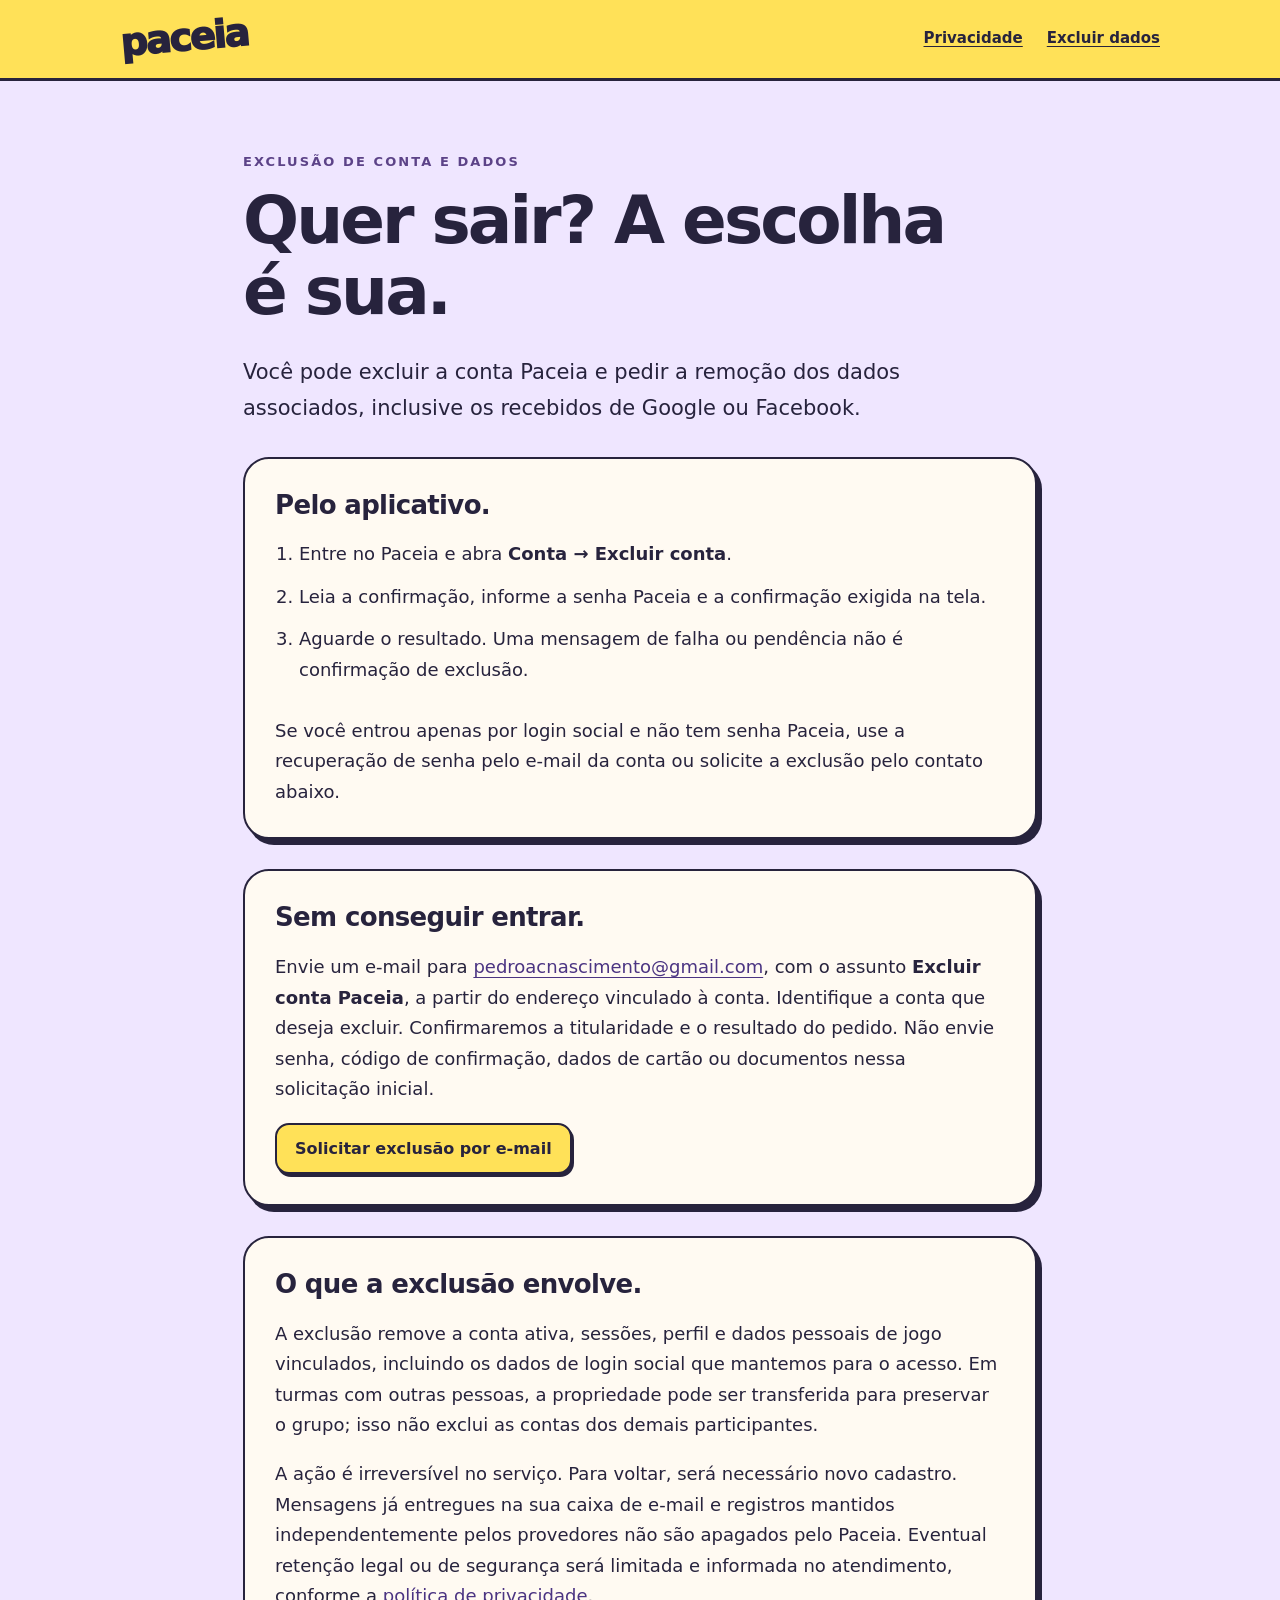
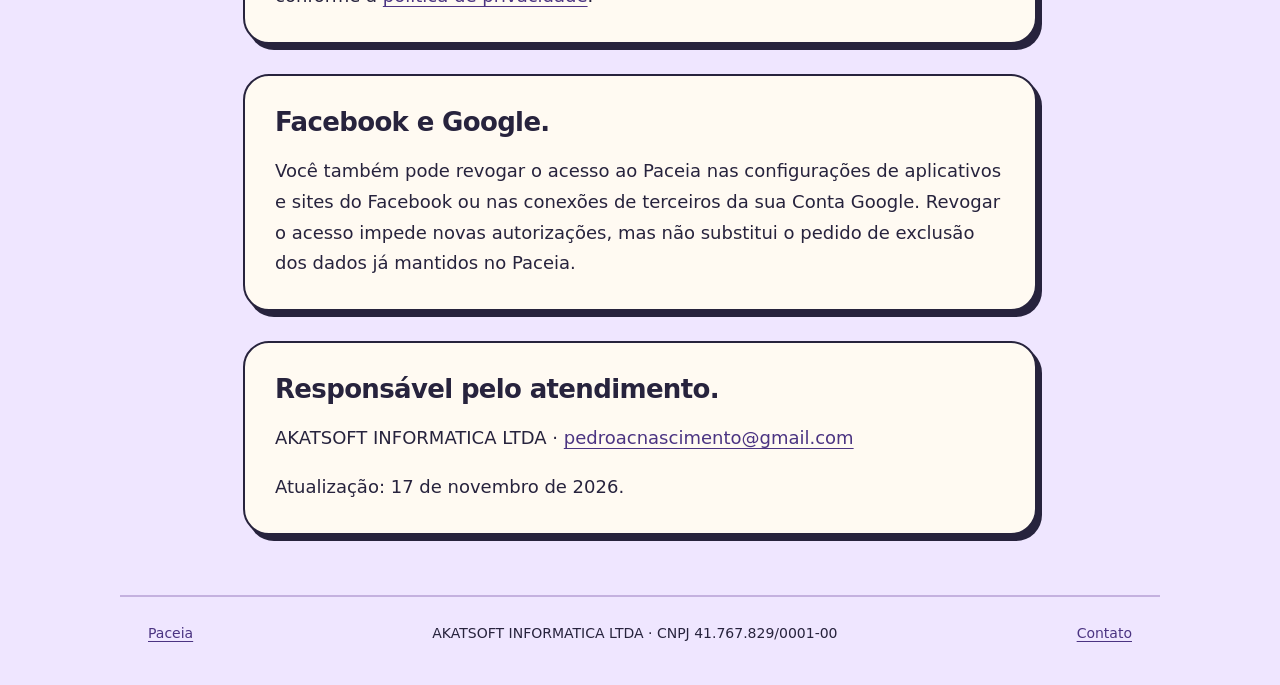
==== excluir-dados.html @ fb6043ed "Publish Paceia institutional site under Akatsoft" ====
<!doctype html><html lang="pt-BR"><head><meta charset="utf-8"><meta name="viewport" content="width=device-width,initial-scale=1"><meta name="description" content="Paceia: conheça o aplicativo, sua privacidade e como excluir seus dados."><title>EXCLUSÃO DE CONTA E DADOS — Paceia</title><link rel="icon" href="assets/caju.svg" type="image/svg+xml"><link rel="stylesheet" href="style.css"></head><body><a class="skip" href="#conteudo">Pular para o conteúdo</a><header><a class="brand" href="index.html" aria-label="Paceia, início">paceia</a><nav aria-label="Menu principal"><a href="privacidade.html">Privacidade</a><a href="excluir-dados.html">Excluir dados</a></nav></header><main id="conteudo"><p class="eyebrow">EXCLUSÃO DE CONTA E DADOS</p><h1>Quer sair? A escolha é sua.</h1>
    <p class="lead">Você pode excluir a conta Paceia e pedir a remoção dos dados associados, inclusive os recebidos de Google ou Facebook.</p>
    <section><h2>Pelo aplicativo.</h2><ol><li>Entre no Paceia e abra <strong>Conta → Excluir conta</strong>.</li><li>Leia a confirmação, informe a senha Paceia e a confirmação exigida na tela.</li><li>Aguarde o resultado. Uma mensagem de falha ou pendência não é confirmação de exclusão.</li></ol><p>Se você entrou apenas por login social e não tem senha Paceia, use a recuperação de senha pelo e-mail da conta ou solicite a exclusão pelo contato abaixo.</p></section>
    <section><h2>Sem conseguir entrar.</h2><p>Envie um e-mail para <a href="mailto:pedroacnascimento@gmail.com">pedroacnascimento@gmail.com</a>, com o assunto <strong>Excluir conta Paceia</strong>, a partir do endereço vinculado à conta. Identifique a conta que deseja excluir. Confirmaremos a titularidade e o resultado do pedido. Não envie senha, código de confirmação, dados de cartão ou documentos nessa solicitação inicial.</p><a class="button" href="mailto:pedroacnascimento@gmail.com?subject=Excluir%20conta%20Paceia">Solicitar exclusão por e-mail</a></section>
    <section><h2>O que a exclusão envolve.</h2><p>A exclusão remove a conta ativa, sessões, perfil e dados pessoais de jogo vinculados, incluindo os dados de login social que mantemos para o acesso. Em turmas com outras pessoas, a propriedade pode ser transferida para preservar o grupo; isso não exclui as contas dos demais participantes.</p><p>A ação é irreversível no serviço. Para voltar, será necessário novo cadastro. Mensagens já entregues na sua caixa de e-mail e registros mantidos independentemente pelos provedores não são apagados pelo Paceia. Eventual retenção legal ou de segurança será limitada e informada no atendimento, conforme a <a href="privacidade.html">política de privacidade</a>.</p></section>
    <section><h2>Facebook e Google.</h2><p>Você também pode revogar o acesso ao Paceia nas configurações de aplicativos e sites do Facebook ou nas conexões de terceiros da sua Conta Google. Revogar o acesso impede novas autorizações, mas não substitui o pedido de exclusão dos dados já mantidos no Paceia.</p></section>
    <section><h2>Responsável pelo atendimento.</h2><p>AKATSOFT INFORMATICA LTDA · <a href="mailto:pedroacnascimento@gmail.com">pedroacnascimento@gmail.com</a></p><p>Atualização: 17 de novembro de 2026.</p></section></main><footer><a href="index.html">Paceia</a><span>AKATSOFT INFORMATICA LTDA · CNPJ 41.767.829/0001-00</span><a href="mailto:pedroacnascimento@gmail.com">Contato</a></footer></body></html>
---- style.css ----
:root {
  color-scheme: light;
  --ink: #27233d;
  --ground: #efe6ff;
  --sun: #ffe158;
  --paper: #fffaf2;
  --coral: #e95d3e;
}
* {
  box-sizing: border-box;
}
body {
  margin: 0;
  background: var(--ground);
  color: var(--ink);
  font:
    18px/1.7 system-ui,
    -apple-system,
    BlinkMacSystemFont,
    'Segoe UI',
    sans-serif;
}
a {
  color: #4b3482;
  text-underline-offset: 0.2em;
}
a:focus-visible,
button:focus-visible {
  outline: 3px solid #733edf;
  outline-offset: 5px;
}
header {
  background: var(--sun);
  border-bottom: 3px solid var(--ink);
  padding: 18px max(24px, calc((100vw - 1040px) / 2));
  display: flex;
  gap: 24px;
  align-items: center;
  justify-content: space-between;
}
.brand {
  font-size: 38px;
  line-height: 1.1;
  font-weight: 950;
  letter-spacing: -2px;
  color: var(--ink);
  text-decoration: none;
  transform: rotate(-5deg);
}
nav {
  display: flex;
  gap: 24px;
  font-size: 15px;
  font-weight: 700;
}
nav a {
  color: var(--ink);
}
main {
  max-width: 850px;
  margin: auto;
  padding: 70px 28px 60px;
}
h1 {
  font-size: clamp(38px, 6vw, 66px);
  line-height: 1.08;
  letter-spacing: -0.045em;
  margin: 12px 0 28px;
  font-weight: 900;
  max-width: 750px;
}
h2 {
  font-size: 26px;
  line-height: 1.25;
  letter-spacing: -0.025em;
  margin: 0 0 18px;
}
.eyebrow {
  font-size: 13px;
  letter-spacing: 0.16em;
  font-weight: 850;
  margin: 0;
  color: #5c4388;
}
.lead {
  font-size: 21px;
  max-width: 750px;
}
section {
  background: var(--paper);
  border: 2px solid var(--ink);
  border-radius: 26px;
  padding: 30px;
  margin-top: 30px;
  box-shadow: 5px 6px 0 var(--ink);
}
p {
  margin: 0 0 18px;
}
p:last-child {
  margin-bottom: 0;
}
.hero-art {
  display: flex;
  align-items: center;
  gap: 30px;
  padding: 30px;
  background: #ffd77d;
  border: 2px solid var(--ink);
  border-radius: 28px;
  margin: 36px 0;
  box-shadow: 5px 6px 0 var(--ink);
}
.hero-art img {
  flex: none;
  max-width: 35%;
  height: auto;
}
.actions {
  display: flex;
  flex-wrap: wrap;
  gap: 16px;
  margin-top: 24px;
}
.button {
  display: inline-block;
  background: var(--sun);
  color: var(--ink);
  border: 2px solid var(--ink);
  border-radius: 14px;
  padding: 10px 18px;
  text-decoration: none;
  font-size: 16px;
  font-weight: 800;
  box-shadow: 2px 3px 0 var(--ink);
}
.button:hover {
  transform: translateY(-2px);
}
.secondary {
  background: var(--ground);
}
ol {
  padding-left: 24px;
}
li {
  padding: 0 0 12px;
}
footer {
  max-width: 1040px;
  margin: auto;
  padding: 25px 28px 40px;
  border-top: 2px solid #c4b1df;
  display: flex;
  justify-content: space-between;
  gap: 18px;
  flex-wrap: wrap;
  font-size: 14px;
}
.skip {
  position: absolute;
  top: -100px;
  left: 20px;
  background: var(--paper);
  padding: 10px;
  z-index: 10;
}
.skip:focus {
  top: 10px;
}
@media (max-width: 560px) {
  header {
    padding: 20px;
    align-items: flex-start;
  }
  nav {
    font-size: 13px;
    gap: 12px;
    flex-wrap: wrap;
    justify-content: flex-end;
  }
  .brand {
    font-size: 32px;
  }
  main {
    padding: 45px 20px 50px;
  }
  section {
    padding: 24px 20px;
  }
  .hero-art {
    padding: 24px 20px;
    gap: 20px;
  }
  .hero-art h2 {
    font-size: 23px;
  }
  .hero-art img {
    width: 110px;
  }
  .lead {
    font-size: 19px;
  }
  .actions {
    flex-direction: column;
    align-items: flex-start;
  }
  .button {
    font-size: 15px;
  }
  footer {
    padding: 24px 20px;
  }
}
@media (prefers-reduced-motion: reduce) {
  .button:hover {
    transform: none;
  }
}
@media print {
  header,
  footer,
  .skip,
  .actions {
    display: none;
  }
  body {
    background: white;
    font-size: 12pt;
  }
  main {
    max-width: none;
    padding: 0;
  }
  section,
  .hero-art {
    box-shadow: none;
    break-inside: avoid;
  }
  a {
    color: inherit;
  }
}
.feature-grid {
  display: grid;
  grid-template-columns: repeat(3, 1fr);
  gap: 24px;
  margin-top: 30px;
}
h3 {
  font-size: 21px;
  line-height: 1.25;
}
.number {
  display: inline-grid;
  place-items: center;
  width: 46px;
  height: 46px;
  border: 2px solid var(--ink);
  border-radius: 50%;
  background: var(--sun);
  font-weight: 900;
}
.feature-grid p {
  font-size: 16px;
}
.steps {
  background: #ffd77d;
}
@media (max-width: 650px) {
  .feature-grid {
    grid-template-columns: 1fr;
    gap: 18px;
  }
}
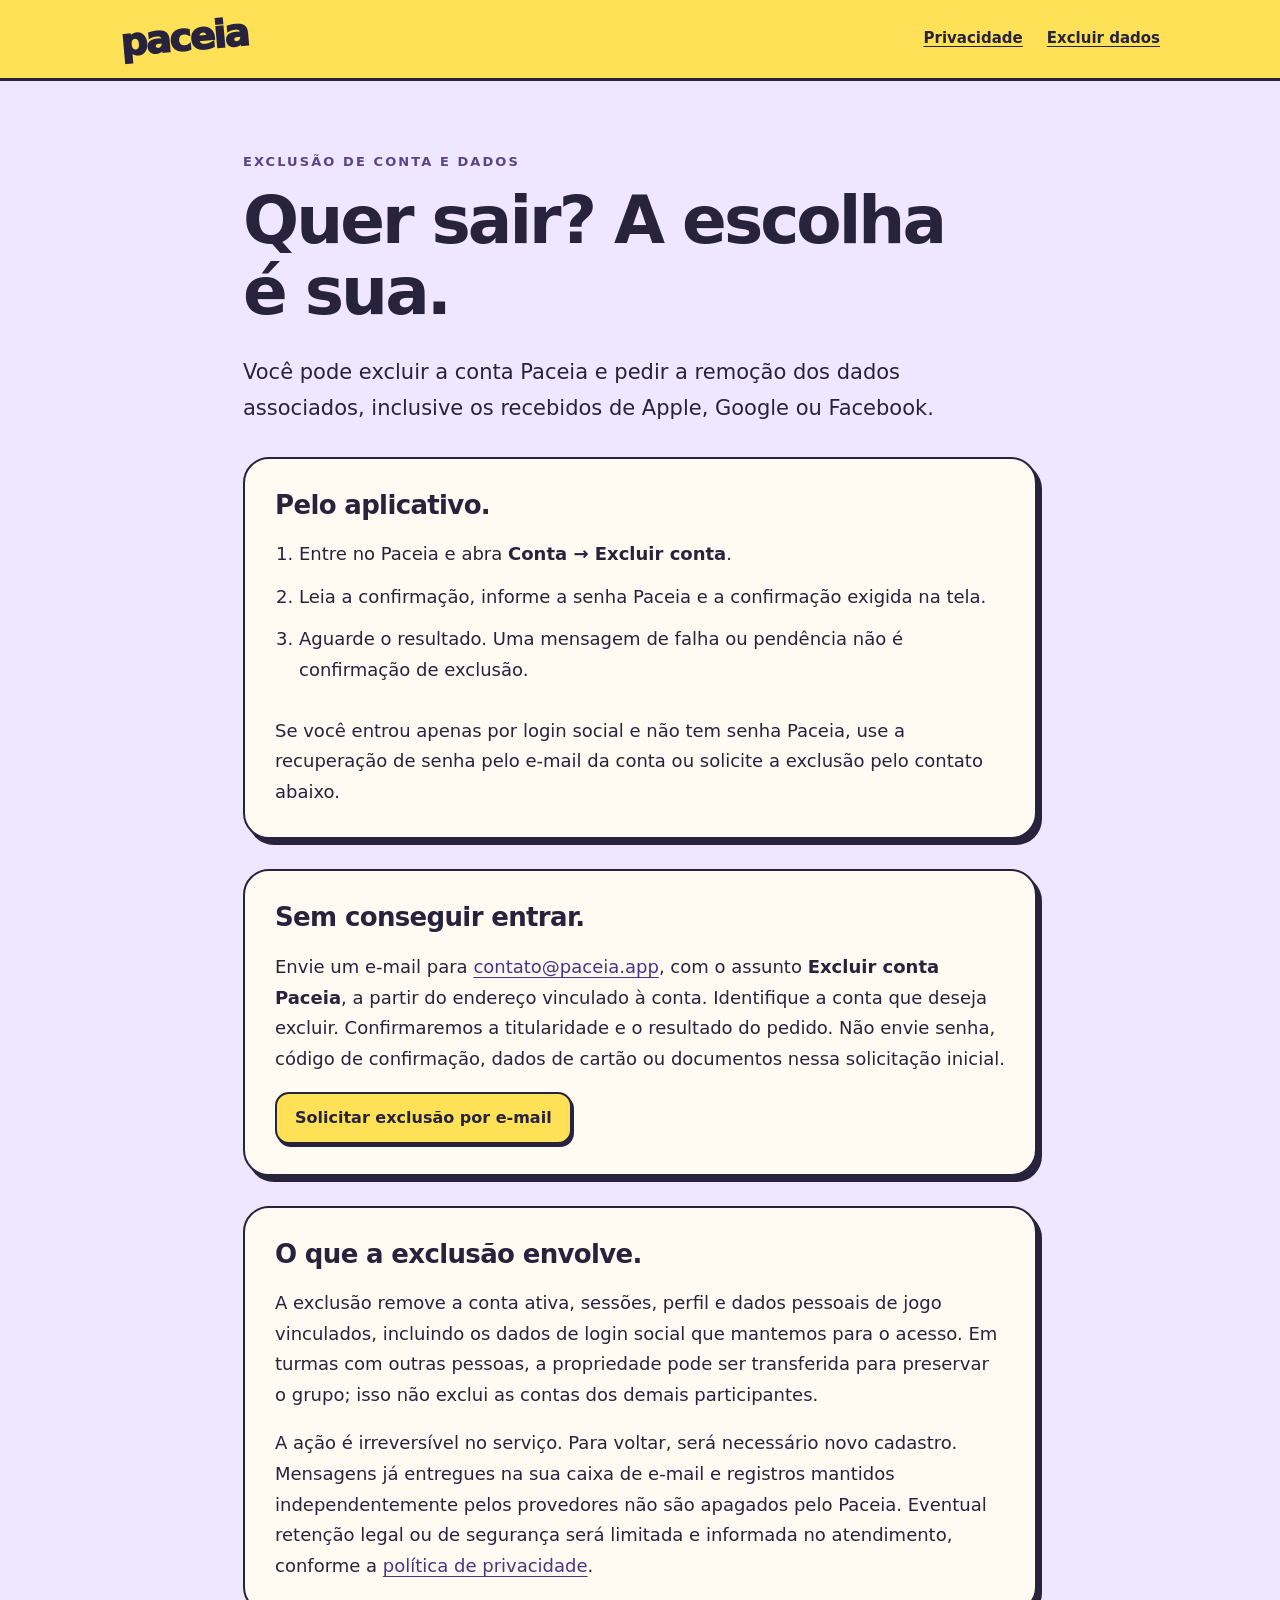
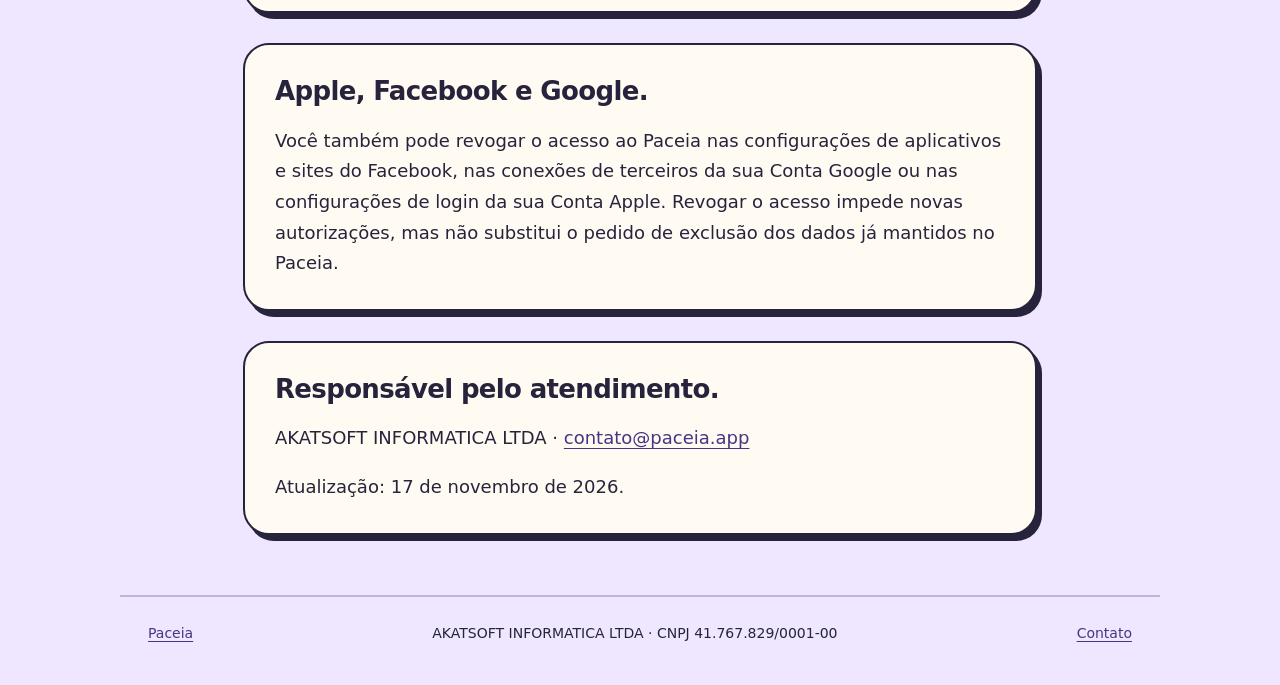
==== commit 9cfc26e8: "Update Akatsoft support contact and Apple data instructions" ====
--- a/excluir-dados.html
+++ b/excluir-dados.html
@@ -1,7 +1,7 @@
-<!doctype html><html lang="pt-BR"><head><meta charset="utf-8"><meta name="viewport" content="width=device-width,initial-scale=1"><meta name="description" content="Paceia: conheça o aplicativo, sua privacidade e como excluir seus dados."><title>EXCLUSÃO DE CONTA E DADOS — Paceia</title><link rel="icon" href="assets/caju.svg" type="image/svg+xml"><link rel="stylesheet" href="style.css"></head><body><a class="skip" href="#conteudo">Pular para o conteúdo</a><header><a class="brand" href="index.html" aria-label="Paceia, início">paceia</a><nav aria-label="Menu principal"><a href="privacidade.html">Privacidade</a><a href="excluir-dados.html">Excluir dados</a></nav></header><main id="conteudo"><p class="eyebrow">EXCLUSÃO DE CONTA E DADOS</p><h1>Quer sair? A escolha é sua.</h1>
-    <p class="lead">Você pode excluir a conta Paceia e pedir a remoção dos dados associados, inclusive os recebidos de Google ou Facebook.</p>
+<!doctype html><html lang="pt-BR"><head><meta charset="utf-8"><meta name="viewport" content="width=device-width,initial-scale=1"><meta name="description" content="Paceia: conheça o aplicativo, sua privacidade e como excluir seus dados."><title>EXCLUSÃO DE CONTA E DADOS — Paceia</title><link rel="icon" href="assets/caju.svg" type="image/svg+xml"><link rel="stylesheet" href="style.css"></head><body><a class="skip" href="#conteudo">Pular para o conteúdo</a><header><a class="brand" href="index.html" aria-label="Paceia, início">paceia</a><nav aria-label="Menu principal"><a href="privacidade.html">Privacidade</a><a href="excluir-dados.html">Excluir dados</a></nav></header><main id="conteudo" tabindex="-1"><p class="eyebrow">EXCLUSÃO DE CONTA E DADOS</p><h1>Quer sair? A escolha é sua.</h1>
+    <p class="lead">Você pode excluir a conta Paceia e pedir a remoção dos dados associados, inclusive os recebidos de Apple, Google ou Facebook.</p>
     <section><h2>Pelo aplicativo.</h2><ol><li>Entre no Paceia e abra <strong>Conta → Excluir conta</strong>.</li><li>Leia a confirmação, informe a senha Paceia e a confirmação exigida na tela.</li><li>Aguarde o resultado. Uma mensagem de falha ou pendência não é confirmação de exclusão.</li></ol><p>Se você entrou apenas por login social e não tem senha Paceia, use a recuperação de senha pelo e-mail da conta ou solicite a exclusão pelo contato abaixo.</p></section>
-    <section><h2>Sem conseguir entrar.</h2><p>Envie um e-mail para <a href="mailto:pedroacnascimento@gmail.com">pedroacnascimento@gmail.com</a>, com o assunto <strong>Excluir conta Paceia</strong>, a partir do endereço vinculado à conta. Identifique a conta que deseja excluir. Confirmaremos a titularidade e o resultado do pedido. Não envie senha, código de confirmação, dados de cartão ou documentos nessa solicitação inicial.</p><a class="button" href="mailto:pedroacnascimento@gmail.com?subject=Excluir%20conta%20Paceia">Solicitar exclusão por e-mail</a></section>
+    <section><h2>Sem conseguir entrar.</h2><p>Envie um e-mail para <a href="mailto:contato@paceia.app">contato@paceia.app</a>, com o assunto <strong>Excluir conta Paceia</strong>, a partir do endereço vinculado à conta. Identifique a conta que deseja excluir. Confirmaremos a titularidade e o resultado do pedido. Não envie senha, código de confirmação, dados de cartão ou documentos nessa solicitação inicial.</p><a class="button" href="mailto:contato@paceia.app?subject=Excluir%20conta%20Paceia">Solicitar exclusão por e-mail</a></section>
     <section><h2>O que a exclusão envolve.</h2><p>A exclusão remove a conta ativa, sessões, perfil e dados pessoais de jogo vinculados, incluindo os dados de login social que mantemos para o acesso. Em turmas com outras pessoas, a propriedade pode ser transferida para preservar o grupo; isso não exclui as contas dos demais participantes.</p><p>A ação é irreversível no serviço. Para voltar, será necessário novo cadastro. Mensagens já entregues na sua caixa de e-mail e registros mantidos independentemente pelos provedores não são apagados pelo Paceia. Eventual retenção legal ou de segurança será limitada e informada no atendimento, conforme a <a href="privacidade.html">política de privacidade</a>.</p></section>
-    <section><h2>Facebook e Google.</h2><p>Você também pode revogar o acesso ao Paceia nas configurações de aplicativos e sites do Facebook ou nas conexões de terceiros da sua Conta Google. Revogar o acesso impede novas autorizações, mas não substitui o pedido de exclusão dos dados já mantidos no Paceia.</p></section>
-    <section><h2>Responsável pelo atendimento.</h2><p>AKATSOFT INFORMATICA LTDA · <a href="mailto:pedroacnascimento@gmail.com">pedroacnascimento@gmail.com</a></p><p>Atualização: 17 de novembro de 2026.</p></section></main><footer><a href="index.html">Paceia</a><span>AKATSOFT INFORMATICA LTDA · CNPJ 41.767.829/0001-00</span><a href="mailto:pedroacnascimento@gmail.com">Contato</a></footer></body></html>+    <section><h2>Apple, Facebook e Google.</h2><p>Você também pode revogar o acesso ao Paceia nas configurações de aplicativos e sites do Facebook, nas conexões de terceiros da sua Conta Google ou nas configurações de login da sua Conta Apple. Revogar o acesso impede novas autorizações, mas não substitui o pedido de exclusão dos dados já mantidos no Paceia.</p></section>
+    <section><h2>Responsável pelo atendimento.</h2><p>AKATSOFT INFORMATICA LTDA · <a href="mailto:contato@paceia.app">contato@paceia.app</a></p><p>Atualização: 17 de novembro de 2026.</p></section></main><footer><a href="index.html">Paceia</a><span>AKATSOFT INFORMATICA LTDA · CNPJ 41.767.829/0001-00</span><a href="mailto:contato@paceia.app">Contato</a></footer></body></html>
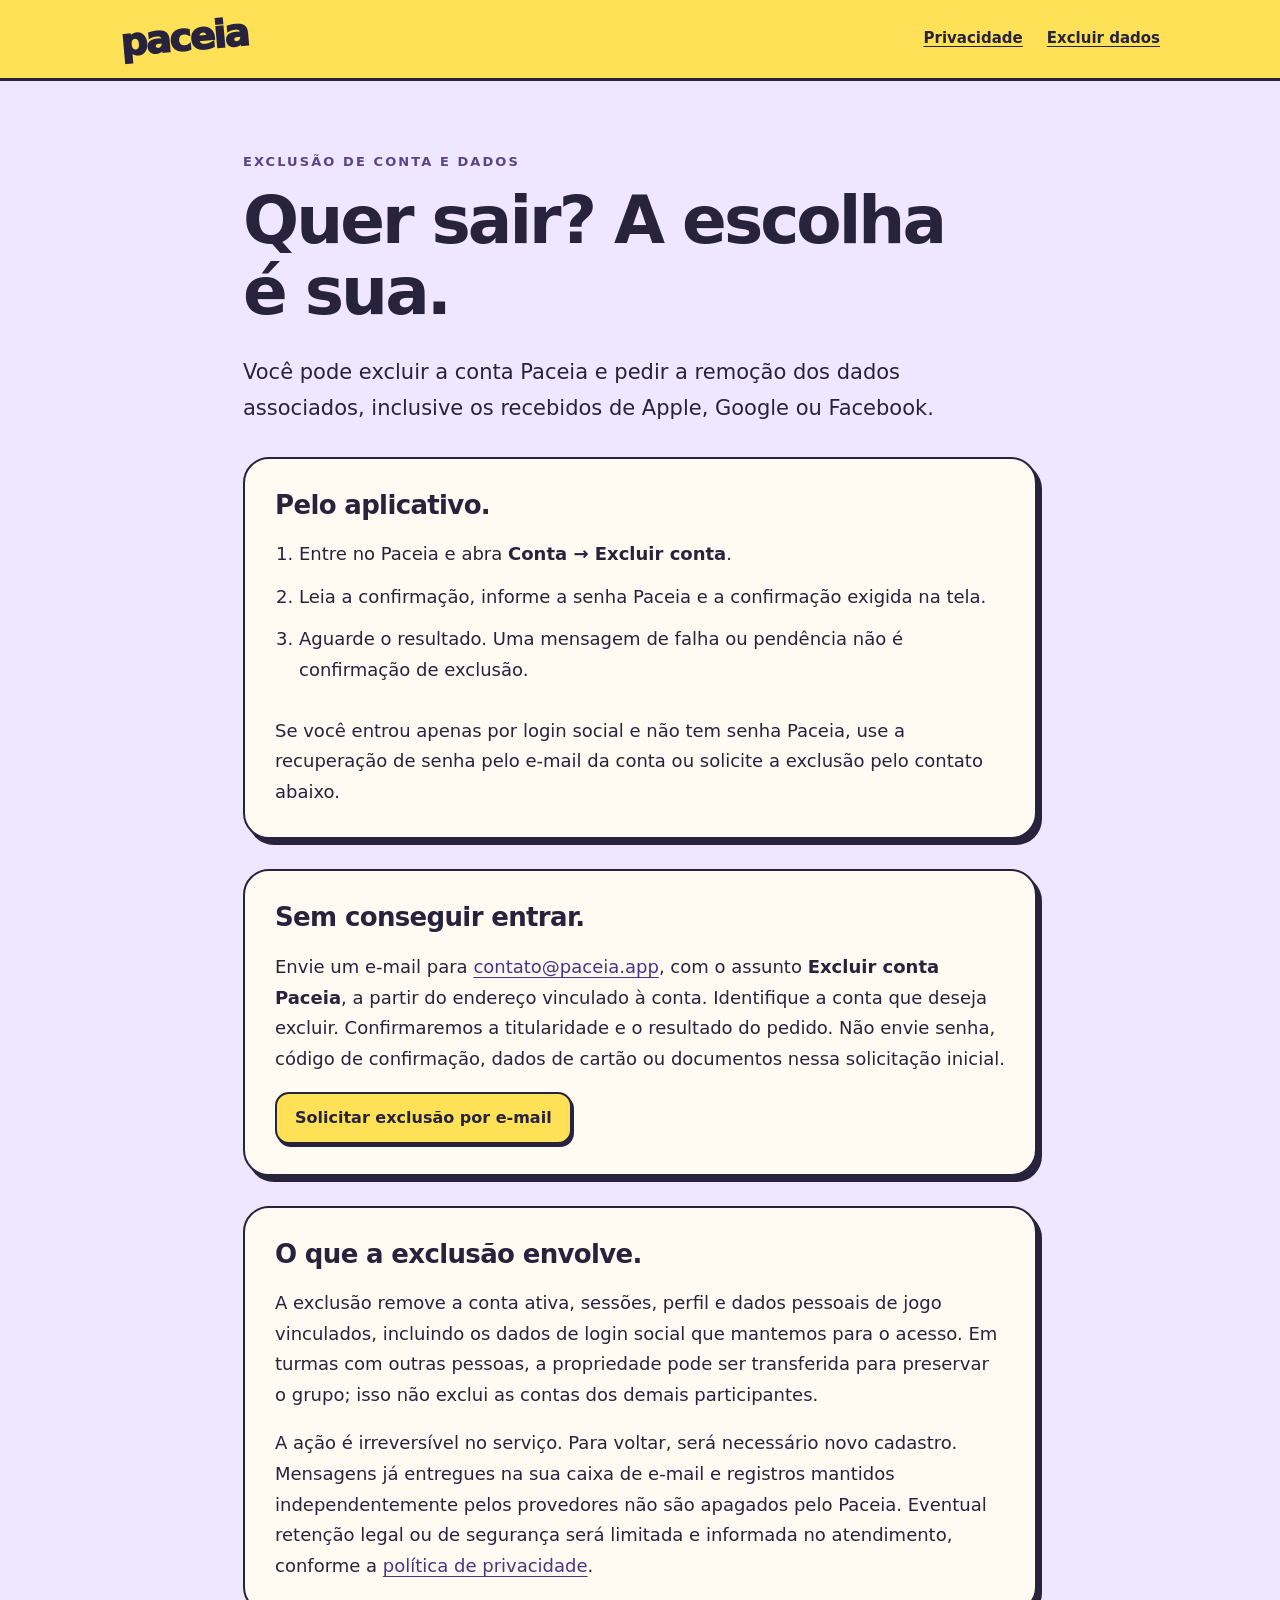
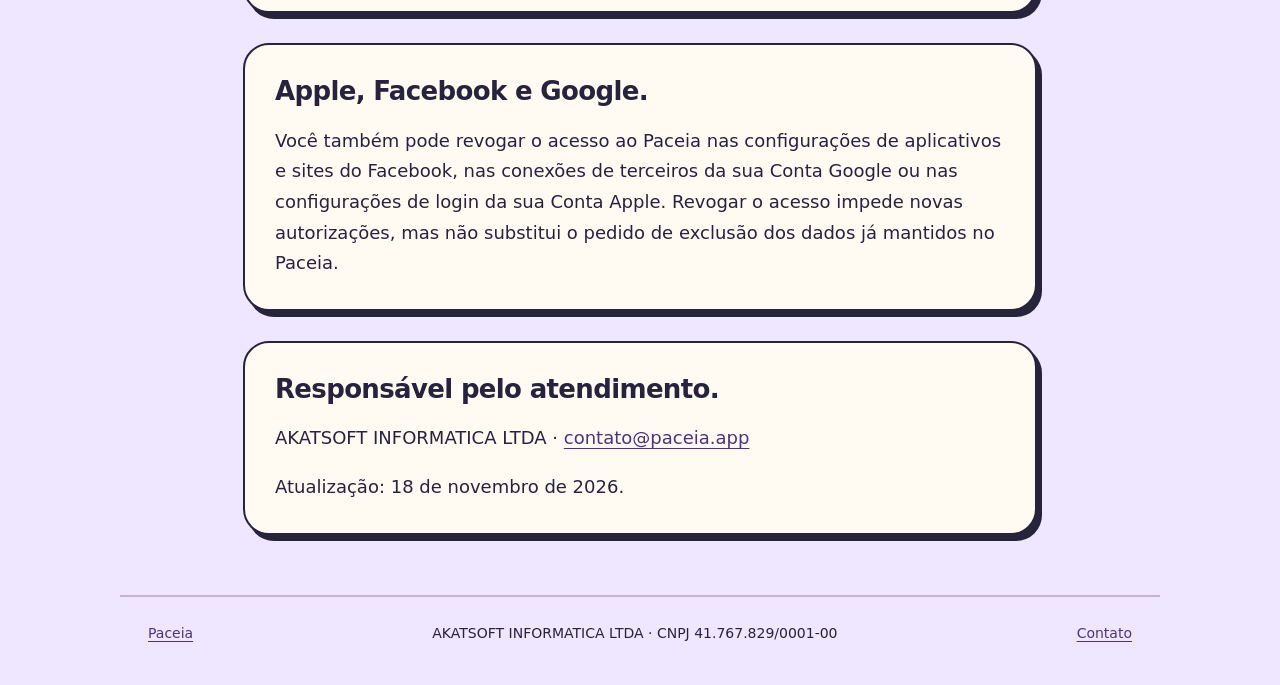
==== commit e91ac42d: "Explique os passos, a privacidade da turma e o aceite por código" ====
--- a/excluir-dados.html
+++ b/excluir-dados.html
@@ -4,4 +4,4 @@
     <section><h2>Sem conseguir entrar.</h2><p>Envie um e-mail para <a href="mailto:contato@paceia.app">contato@paceia.app</a>, com o assunto <strong>Excluir conta Paceia</strong>, a partir do endereço vinculado à conta. Identifique a conta que deseja excluir. Confirmaremos a titularidade e o resultado do pedido. Não envie senha, código de confirmação, dados de cartão ou documentos nessa solicitação inicial.</p><a class="button" href="mailto:contato@paceia.app?subject=Excluir%20conta%20Paceia">Solicitar exclusão por e-mail</a></section>
     <section><h2>O que a exclusão envolve.</h2><p>A exclusão remove a conta ativa, sessões, perfil e dados pessoais de jogo vinculados, incluindo os dados de login social que mantemos para o acesso. Em turmas com outras pessoas, a propriedade pode ser transferida para preservar o grupo; isso não exclui as contas dos demais participantes.</p><p>A ação é irreversível no serviço. Para voltar, será necessário novo cadastro. Mensagens já entregues na sua caixa de e-mail e registros mantidos independentemente pelos provedores não são apagados pelo Paceia. Eventual retenção legal ou de segurança será limitada e informada no atendimento, conforme a <a href="privacidade.html">política de privacidade</a>.</p></section>
     <section><h2>Apple, Facebook e Google.</h2><p>Você também pode revogar o acesso ao Paceia nas configurações de aplicativos e sites do Facebook, nas conexões de terceiros da sua Conta Google ou nas configurações de login da sua Conta Apple. Revogar o acesso impede novas autorizações, mas não substitui o pedido de exclusão dos dados já mantidos no Paceia.</p></section>
-    <section><h2>Responsável pelo atendimento.</h2><p>AKATSOFT INFORMATICA LTDA · <a href="mailto:contato@paceia.app">contato@paceia.app</a></p><p>Atualização: 17 de novembro de 2026.</p></section></main><footer><a href="index.html">Paceia</a><span>AKATSOFT INFORMATICA LTDA · CNPJ 41.767.829/0001-00</span><a href="mailto:contato@paceia.app">Contato</a></footer></body></html>+    <section><h2>Responsável pelo atendimento.</h2><p>AKATSOFT INFORMATICA LTDA · <a href="mailto:contato@paceia.app">contato@paceia.app</a></p><p>Atualização: 18 de novembro de 2026.</p></section></main><footer><a href="index.html">Paceia</a><span>AKATSOFT INFORMATICA LTDA · CNPJ 41.767.829/0001-00</span><a href="mailto:contato@paceia.app">Contato</a></footer></body></html>
